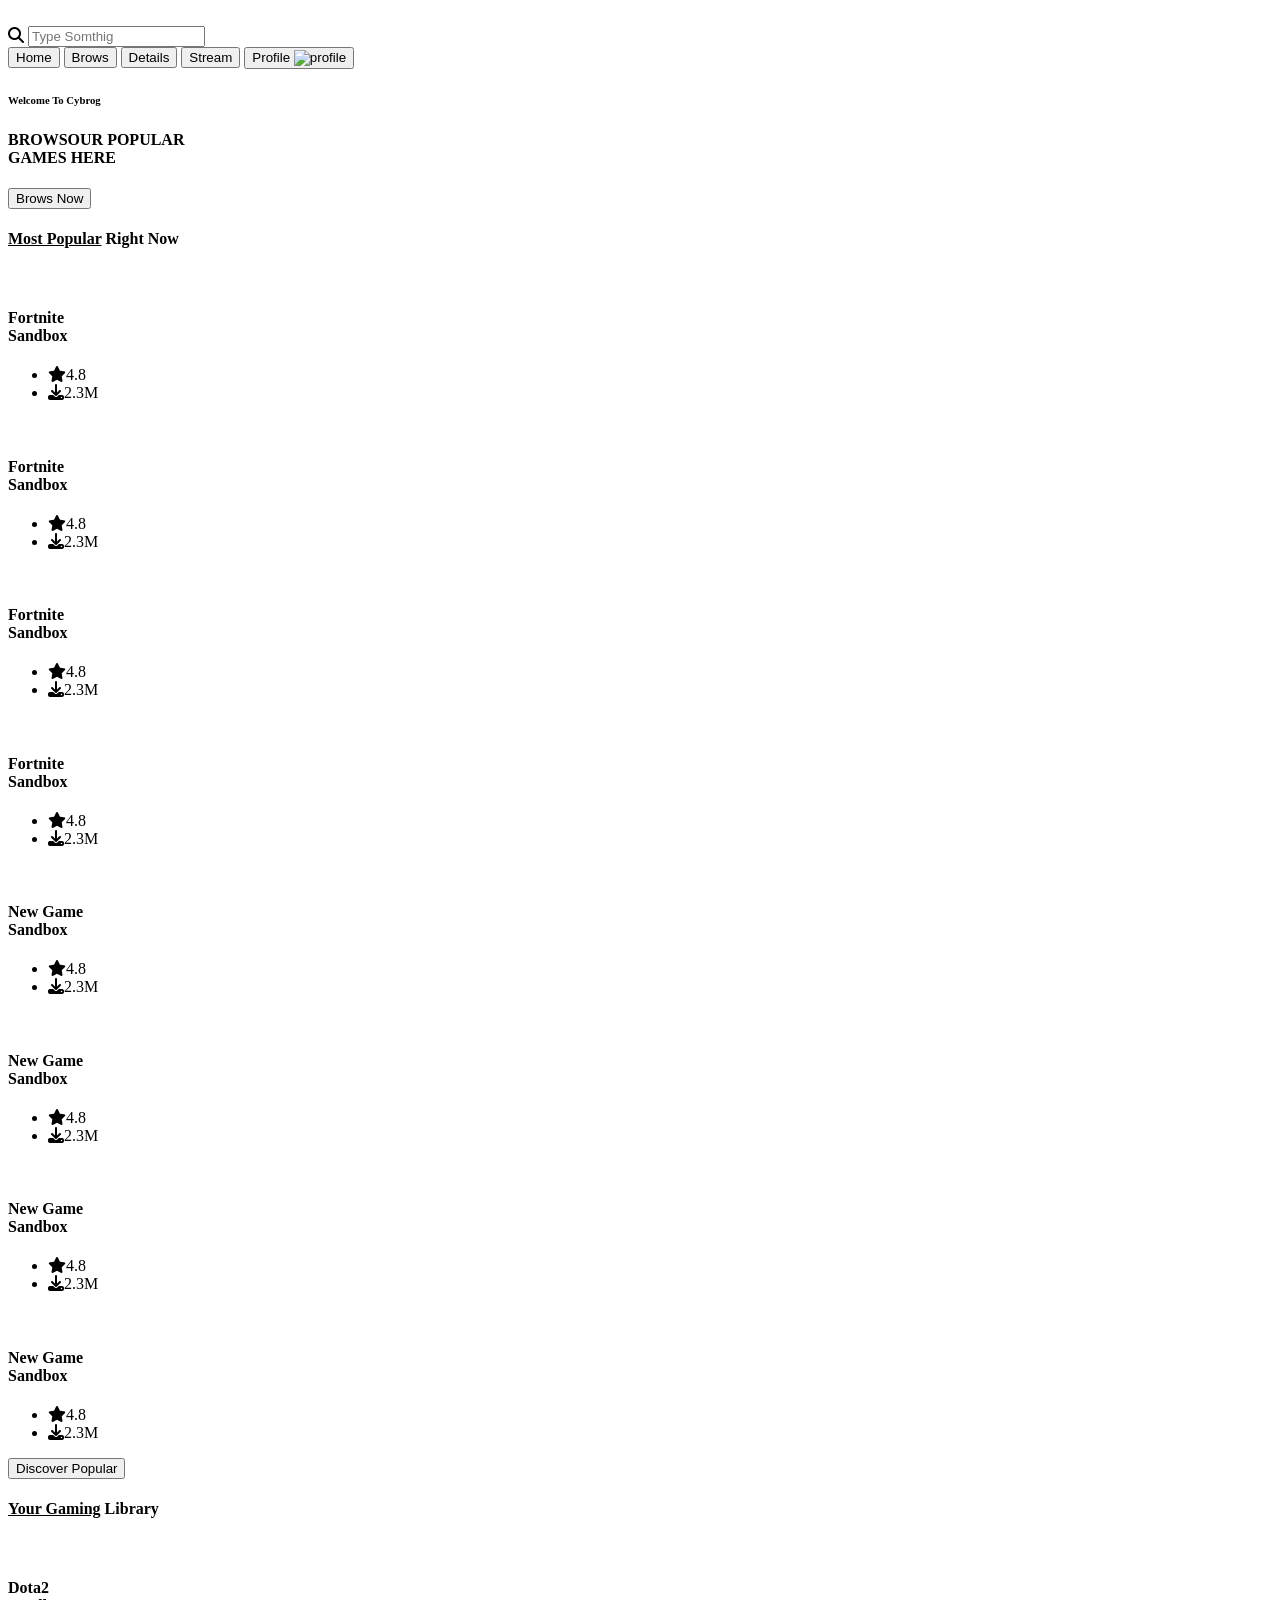
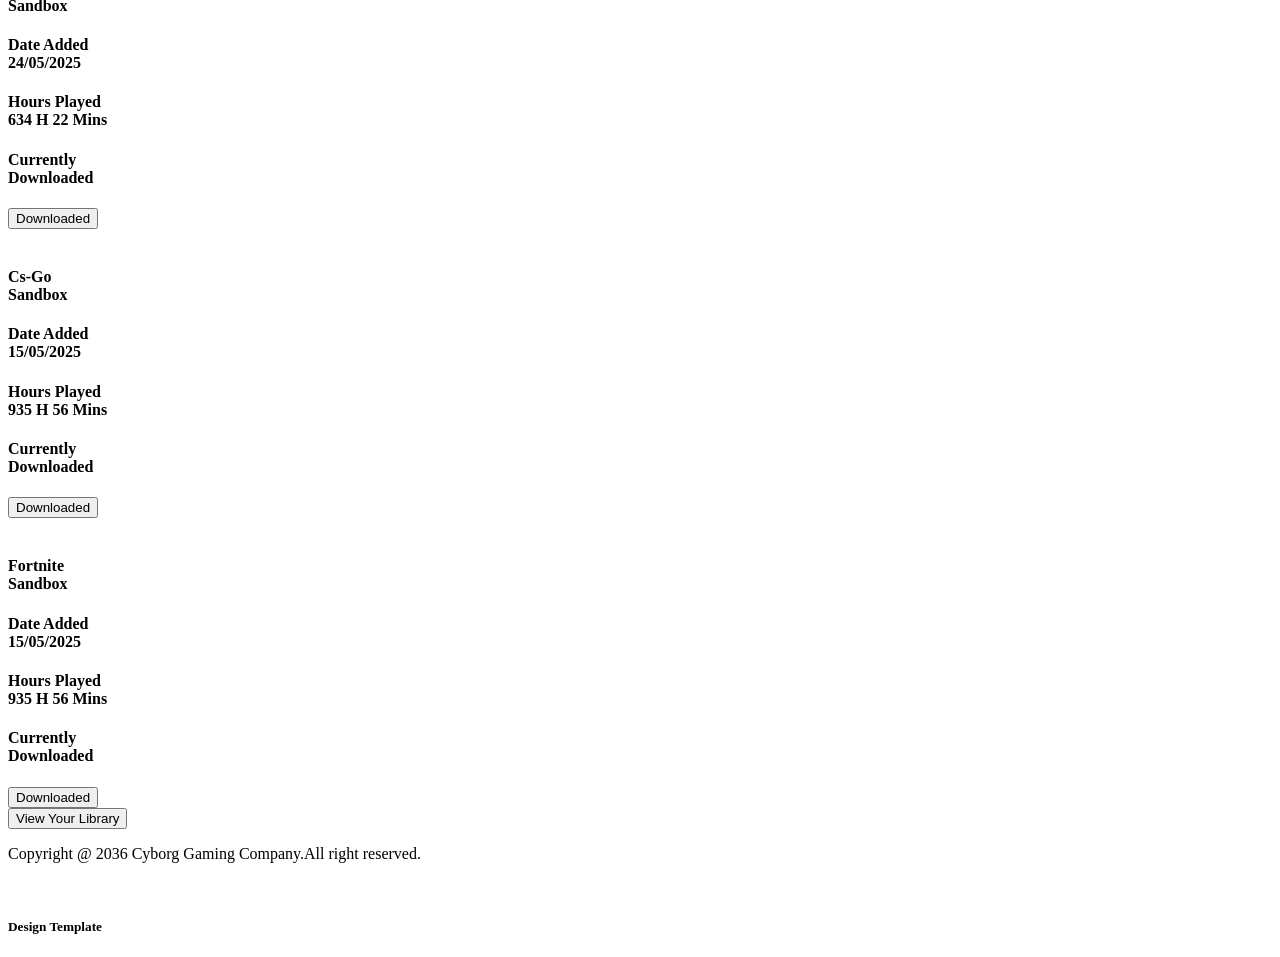
==== index.html @ a7e5d974 "second commit" ====
<!DOCTYPE html>
<html lang="en">
<head>
    <meta charset="UTF-8">
    <meta name="viewport" content="width=device-width, initial-scale=1.0">
    <title>Document</title>
      <link rel="stylesheet" href="flex4.css">
      <link rel="stylesheet" href="https://cdnjs.cloudflare.com/ajax/libs/font-awesome/6.5.0/css/all.min.css">
    <link rel="stylesheet" href="https://cdnjs.cloudflare.com/ajax/libs/font-awesome/6.5.0/css/all.min.css" />


</head>

</head>
<body>
    <div class="main class">
        <div class="mainclass2">
            <img src="images/logo.png" alt="" id="logo">
            <div class="inputcontainer">
                <i class="fa-solid fa-magnifying-glass" id="glass"></i>
                <input type="text" placeholder="Type Somthig">
            </div>
            <div class="navbar">
                <button>Home</button>
                 <button>Brows</button>
                 <button>Details</button>
                 <button>Stream</button>
                <button id="profile">Profile
                    <img src="images/popular-01.jpg" alt="profile" id="profile-img">
                </button>
            </div>
        </div>
        <div class="maindiv">
            <div class="banner">
                <div class="headding">
                    <h6 id="head1">Welcome To Cybrog<br></h6>
                    <h4 id="head2"><span id="sp1">BROWS</span><span id="sp2">OUR POPULAR<br>GAMES HERE</span></h4>
                </div>
                <div class="button">
                    <button id="button">Brows Now</button>
                </div>
            </div>
            <div class="most">
                <div class="heading3">
                    <h4><u>Most Popular</u><span id="sp3"> Right Now</span></h4>
                </div>
                <div class="images">
                    <div class="img1">
                        <div class="imgone">
                            <div class="info">
                                <img src="images/popular-01.jpg" alt="" id="i1">
                                <h4>Fortnite <br> <span id="sp4"> Sandbox</span></h4>
                            </div>  
                            <div class="ab"> 
                                <ul><li><i class="fa-solid fa-star"></i>4.8</li>
                                <li><i class="fa-solid fa-download"></i>2.3M</li></ul>
                            </div>    
                        </div>     
                    </div>
                    <div class="img1">
                        <div class="imgone">
                            <div class="info">
                                <img src="images/popular-02.jpg" alt="" id="i1">
                                <h4>Fortnite <br> <span id="sp4"> Sandbox</span></h4>
                            </div>  
                            <div class="ab"> 
                                <ul><li><i class="fa-solid fa-star"></i>4.8</li>
                                <li><i class="fa-solid fa-download"></i>2.3M</li></ul>
                            </div>    
                        </div>     
                    </div>
                    <div class="img1">
                        <div class="imgone">
                            <div class="info">
                                <img src="images/popular-03.jpg" alt="" id="i1">
                                <h4>Fortnite <br> <span id="sp4"> Sandbox</span></h4>
                            </div>  
                            <div class="ab"> 
                                <ul><li><i class="fa-solid fa-star"></i>4.8</li>
                                <li><i class="fa-solid fa-download"></i>2.3M</li></ul>
                            </div>    
                        </div>     
                    </div>
                    <div class="img1">
                        <div class="imgone">
                            <div class="info">
                                <img src="images/popular-04.jpg" alt="" id="i1">
                                <h4>Fortnite <br> <span id="sp4"> Sandbox</span></h4>
                            </div>  
                            <div class="ab"> 
                                <ul><li><i class="fa-solid fa-star"></i>4.8</li>
                                <li><i class="fa-solid fa-download"></i>2.3M</li></ul>
                            </div>    
                        </div>     
                    </div>
                
               
                    <div class="images">
                        <div class="img1">
                            <div class="imgone">
                                <div class="info">
                                    <img src="images/popular-05.jpg" alt="" id="i1">
                                        <h4>New Game <br> <span id="sp4"> Sandbox</span></h4>
                                </div>
                                <div class="ab">
                                    <ul>
                                        <li><i class="fa-solid fa-star"></i>4.8</li>
                                        <li><i class="fa-solid fa-download"></i>2.3M</li>
                                    </ul>
                                </div>
                            </div>
                        </div> 
                        <div class="img1">
                            <div class="imgone">
                                <div class="info">
                                    <img src="images/popular-06.jpg" alt="" id="i1">
                                        <h4>New Game <br> <span id="sp4"> Sandbox</span></h4>
                                    </div>
                                    <div class="ab">
                                    <ul>
                                        <li><i class="fa-solid fa-star"></i>4.8</li>
                                        <li><i class="fa-solid fa-download"></i>2.3M</li>
                                    </ul>
                                </div>
                            </div>
                        </div>
                         <div class="img1">
                            <div class="imgone">
                                <div class="info">
                                    <img src="images/popular-06.jpg" alt="" id="i1">
                                        <h4>New Game <br> <span id="sp4"> Sandbox</span></h4>
                                    </div>
                                    <div class="ab">
                                    <ul>
                                        <li><i class="fa-solid fa-star"></i>4.8</li>
                                        <li><i class="fa-solid fa-download"></i>2.3M</li>
                                    </ul>
                                </div>
                            </div>
                        </div> 
                        <div class="img1">
                            <div class="imgone">
                                <div class="info">
                                    <img src="images/popular-08.jpg" alt="" id="i1">
                                        <h4>New Game <br> <span id="sp4"> Sandbox</span></h4>
                                    </div>
                                    <div class="ab">
                                    <ul>
                                        <li><i class="fa-solid fa-star"></i>4.8</li>
                                        <li><i class="fa-solid fa-download"></i>2.3M</li>
                                    </ul>
                                </div>
                            </div>
                        </div> 
                    </div>    
                </div>
                <button id="fb">Discover Popular</button>
            </div>
            <div class="most2">
                 <div class="heading4">
                    <h4><u>Your Gaming</u><span id="sp3"> Library</span></h4>
                </div>
                <div class="games">
                    <div class="gameone">
                        <img src="images/popular-05.jpg" alt="" id="gameimg">
                         <div class="divdata">
                            <h4 id="gamehead">Dota2 <br> <span id="sp5">Sandbox</span></h4>
                        </div>
                        <div class="divdata1">
                            <h4 id="gamehead">Date Added <br> <span id="sp5">24/05/2025</span></h4>
                        </div>
                        <div class="divdata1">
                            <h4 id="gamehead">Hours Played <br> <span id="sp5">634 H 22 Mins</span></h4>
                        </div>
                        <div class="divdata1">
                            <h4 id="gamehead">Currently <br> <span id="sp5">Downloaded</span></h4>
                        </div>
                        <div class="divdata1">
                            <button>Downloaded</button>
                        </div>
                    </div>
                </div>
                
                <div class="games">
                    <div class="gameone">
                        <img src="images/popular-01.jpg" alt="" id="gameimg">
                         <div class="divdata">
                            <h4 id="gamehead">Cs-Go <br> <span id="sp5">Sandbox</span></h4>
                        </div>
                        <div class="divdata1">
                            <h4 id="gamehead">Date Added <br> <span id="sp5">15/05/2025</span></h4>
                        </div>
                        <div class="divdata1">
                            <h4 id="gamehead">Hours Played <br> <span id="sp5">935 H 56 Mins</span></h4>
                        </div>
                        <div class="divdata1">
                            <h4 id="gamehead">Currently <br> <span id="sp5">Downloaded</span></h4>
                        </div>
                        <div class="divdata1">
                            <button>Downloaded</button>
                        </div>
                    </div>
                </div>
                
                <div class="games">
                    <div class="gameone">
                        <img src="images/popular-02.jpg" alt="" id="gameimg">
                         <div class="divdata">
                            <h4 id="gamehead">Fortnite<br> <span id="sp5">Sandbox</span></h4>
                        </div>
                        <div class="divdata1">
                            <h4 id="gamehead">Date Added <br> <span id="sp5">15/05/2025</span></h4>
                        </div>
                        <div class="divdata1">
                            <h4 id="gamehead">Hours Played <br> <span id="sp5">935 H 56 Mins</span></h4>
                        </div>
                        <div class="divdata1">
                            <h4 id="gamehead">Currently <br> <span id="sp5">Downloaded</span></h4>
                        </div>
                        <div class="divdata1">
                            <button>Downloaded</button>
                        </div>
                    </div>
                    
                </div>
                  <button id="fb">View Your Library</button>
            </div>
                    <p>Copyright @ 2036 Cyborg Gaming Company.All right reserved.</p><br>
                    <h5>Design Template</h5>

        </div>
    </div>
</body>
</html>
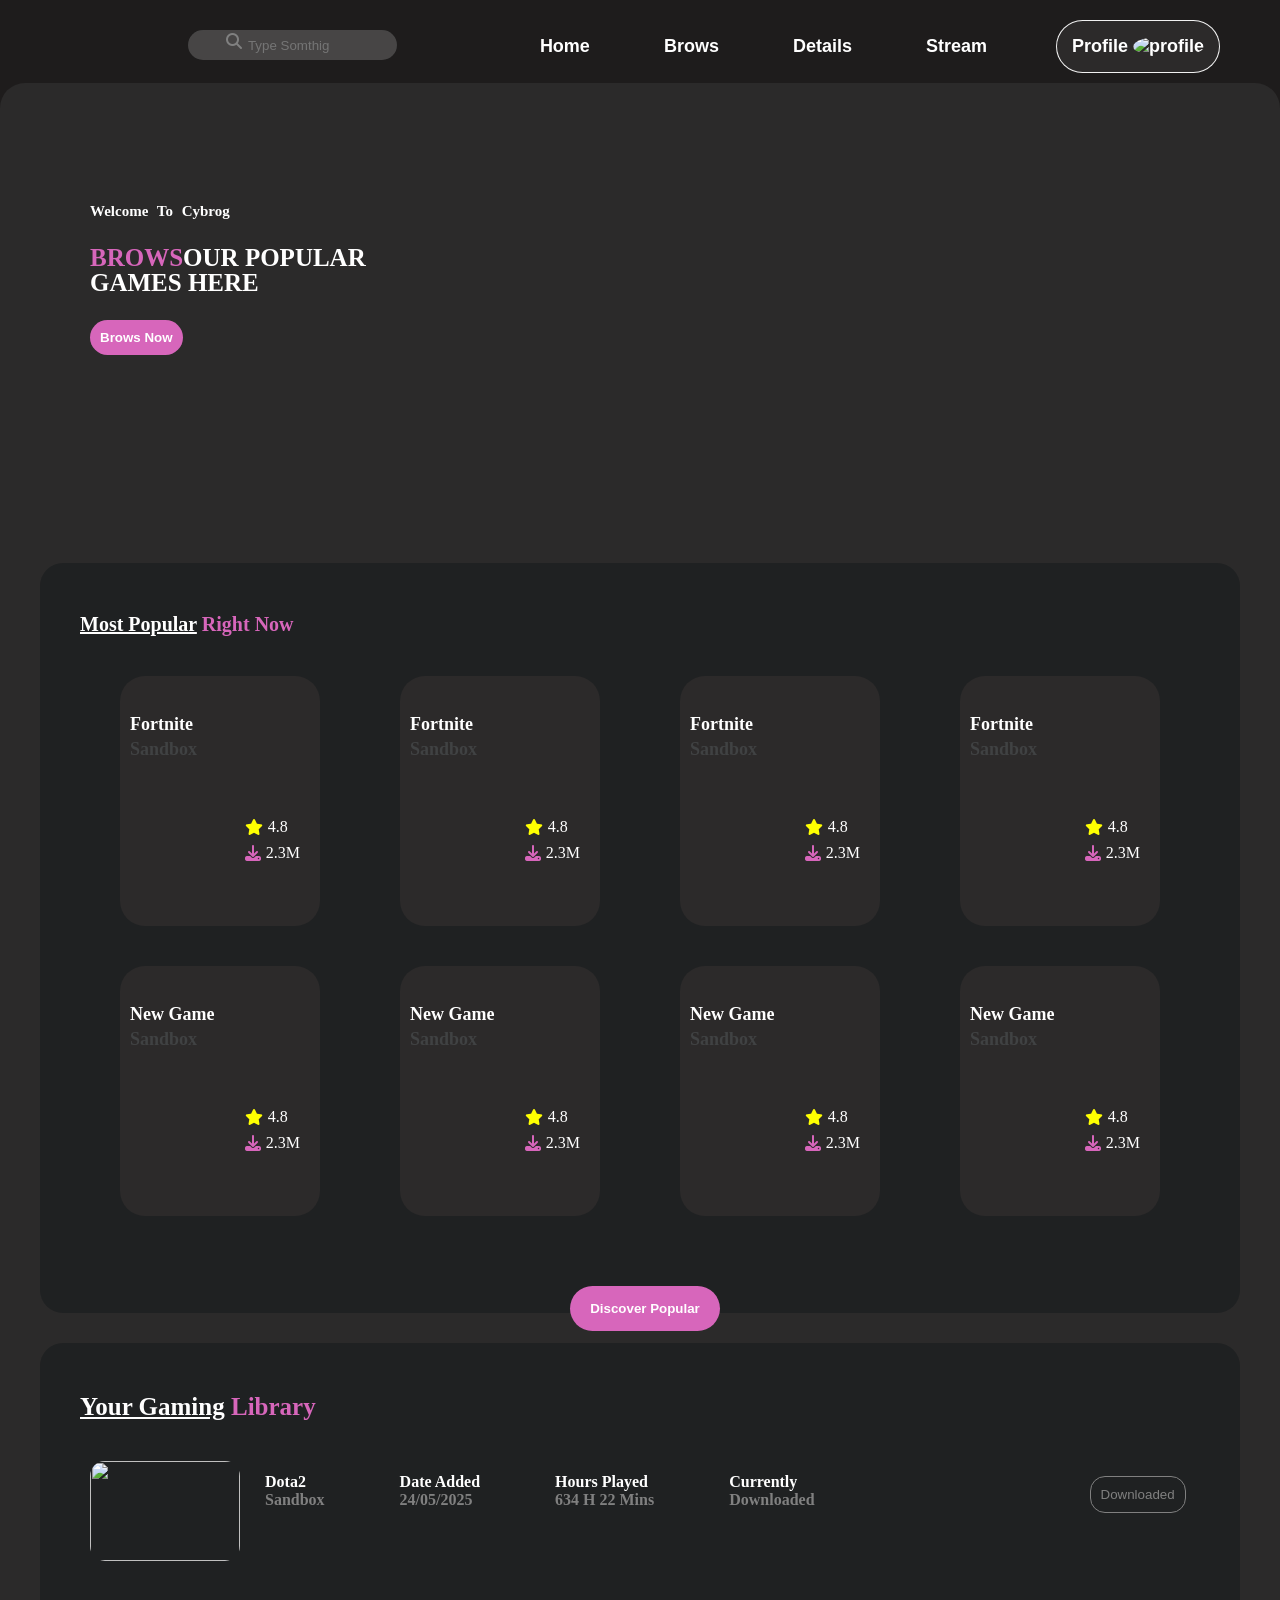
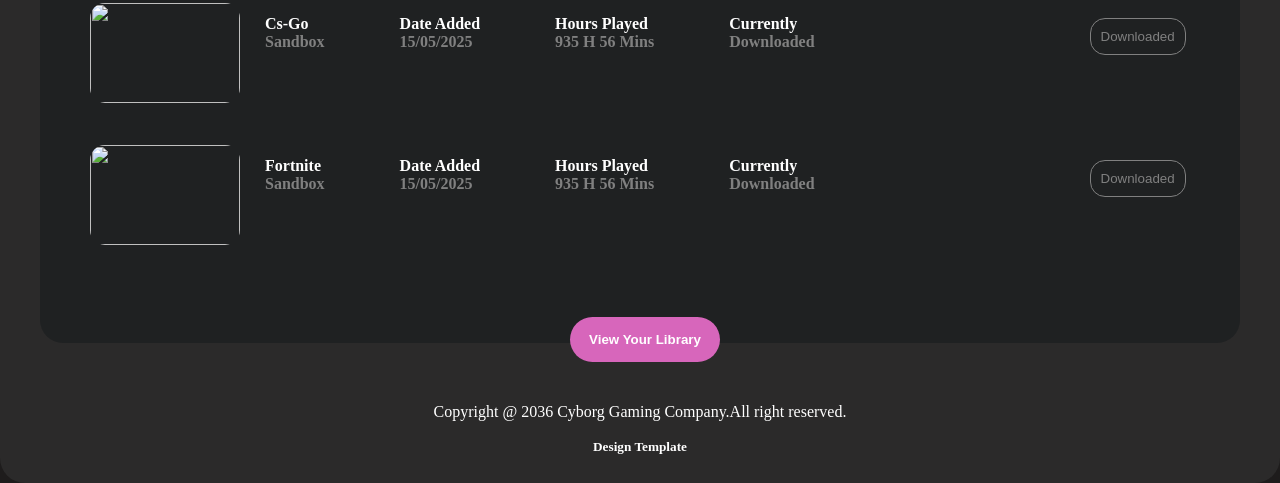
==== commit 79102120: "forth commit" ====
--- a/index.html
+++ b/index.html
@@ -4,7 +4,7 @@
     <meta charset="UTF-8">
     <meta name="viewport" content="width=device-width, initial-scale=1.0">
     <title>Document</title>
-      <link rel="stylesheet" href="flex4.css">
+      <link rel="stylesheet" href="index.css">
       <link rel="stylesheet" href="https://cdnjs.cloudflare.com/ajax/libs/font-awesome/6.5.0/css/all.min.css">
     <link rel="stylesheet" href="https://cdnjs.cloudflare.com/ajax/libs/font-awesome/6.5.0/css/all.min.css" />
 
--- a/index.css
+++ b/index.css
@@ -0,0 +1,350 @@
+body{
+    background-color: rgb(30, 28, 28);
+    
+}
+*{
+    box-sizing: border-box;
+    margin: 0;
+    padding: 0;
+}
+#logo{
+    position: sticky;
+    height: 50px;
+}
+.mainclass2 input{
+    margin-left: 50px;
+    padding-top: 10px;
+    padding-left: 30px;
+    margin-top: 5px;
+    /* width: 180px; */
+    height: 30px;    
+}
+.mainclass2{
+    display: flex;
+    justify-content: space-between;
+   
+}
+.navbar button{
+    padding: 5px;
+    margin-right: 60px;
+    border: none;
+    background-color: transparent;
+    color: white;
+    font-size: 18px;
+    font-weight: bold;
+    
+}
+.navbar #Profile:hover{
+    background-color: rgb(215, 102, 187);
+    color: white;
+}
+.navbar button:hover{
+    color: rgb(215, 102, 187);
+}
+input[type="text"]{
+    background-color:rgba(128, 128, 128, 0.416);
+    border-radius: 20px;
+    border: none;
+    margin-top: 10px;
+     outline: none;
+}
+.inputcontainer {
+    position: relative;
+    margin-top: 20px;
+}
+.inputcontainer i{
+    position: absolute;
+    top: 25%;
+    left: 34%;
+    color: gray;
+   
+}
+input{
+    padding:10px;
+}
+input::placeholder{
+    padding-left: 30px;
+}
+#profile-img {
+  width: 25px;
+  /* height: 30px; */
+  border-radius: 50%;
+  /* margin-left: 8px; */
+  /* margin-top: 10px; */
+  /* position: absolute; */
+}
+#profile{
+  margin-top: 20px;                   
+  /* padding-top: 10px; */
+  border: 1px solid rgba(255, 255, 255, 0.932);
+  padding: 15px;
+  border-radius: 50px;
+  background-color: rgb(44, 42, 42);
+  /* width: 150px; */
+  /* height: 50px; */
+  /* font-size: 10px; */
+
+}
+.maindiv{
+    border: 2px solid white;
+    /* width: 1200px; */
+    height: 2000px;
+    /* margin-left: 350px; */
+    margin-top: 10px;
+    border-radius: 25px;
+    display: flex;
+    flex-direction: column;
+    /* gap: 60px; */
+    background-color: rgb(43, 42, 42);
+    border: none;
+    
+}
+.banner{
+    border: 2px solid white;
+    height: 400px;
+    /* width: 1000px; */
+    border-radius: 25px;
+    margin: 40px;
+    background-image: url(images/banner-bg.jpg);
+    background-repeat: no-repeat;
+    background-size: cover;
+    background-position: center;
+    display: flex;
+    flex-direction: column;
+    border: none;
+}
+#head1{
+    margin-top: 80px;
+    margin-left: 50px;
+    color: white;
+    font-size: 15px;
+    word-spacing: 5px;
+}
+#sp1{
+    
+    color: rgb(215, 102, 187);
+    font-size: 25px;
+}
+.headings{
+    margin-top: 35px;
+}
+
+#head2 {
+  margin-left: 50px;   /* align with head1 */
+  color: white;
+  margin-top: 25px;
+  line-height: 25px;
+  font-size: 25px;
+}
+.button{
+    margin-top: 25px;
+    margin-left: 50px;
+    
+}
+#button{
+    padding: 10px;
+    border-radius: 25px;
+    background-color: rgb(215, 102, 187);
+    border: none;
+    color: white;
+    font-weight: bold;
+}
+#button:hover{
+    background-color: white;
+    color: palevioletred;
+}
+.most{
+    /* margin-top: 60px; */
+    /* padding: 30px; */
+    background-color: #1f2122;
+    border-radius: 23px;
+    border: 2px solid white;
+    /* margin: 60px; */
+    height: 750px;
+    width: 1200px;
+    margin-left: 40px;
+    display: flex;
+    flex-direction: column;
+    border: none;
+    
+}
+.heading3{
+    margin-top: 50px;  
+    margin-left: 40px;
+    color: white;
+    font-size: 20px;
+}
+#sp3{
+    color: rgb(215, 102, 187);
+}
+.images{
+    display: flex;
+    flex-wrap: wrap;
+}
+.img1{
+    border: 1px solid white;
+    height: 250px;
+    width: 200px;
+    margin-top: 40px;
+    margin-left: 38px;
+    border-radius: 25px;
+    border: none;
+    background-color: rgb(44, 42, 42);
+    justify-content: space-between;
+    margin-left: 80px;
+}
+
+ .img1 img{
+    width: 110%;
+    margin: 10px;
+    margin-left: 32px;
+    border-radius: 15px;
+ }
+.info h4 {
+    margin: 0;
+    font-size: 18px;
+    font-weight: bold;
+    margin-top: 12px;
+    line-height: 25px;
+    color: white;
+    margin-left: 10px;
+}
+.imgone ul {
+    color: white;
+    display: flex;
+    gap: 8px;
+    margin: 0;
+    padding: 0;
+}
+
+.imgone {
+   
+    /* position: relative; */
+    display: flex;
+    flex-direction: row;
+   justify-content: space-between;
+    
+}
+#sp4{
+    color: #404243;
+}
+.ab ul{
+    margin-top: 142px;
+    display: flex;
+    flex-direction: column;
+    /* margin-right: 10px; */
+    /* padding-left: 20px; */
+    
+}
+.ab ul li{
+list-style-type: none;
+display: flex;
+align-items: center;
+gap: 5px;
+padding-right: 20px;
+}
+.fa-star{
+    color: yellow;
+}
+.fa-download{
+    color: rgb(215, 102, 187);
+}
+.images{
+    display: flex;
+    flex-direction: row;
+}
+
+
+ #fb{
+    width: 150px;
+    height: 50px;
+    margin-top: 70px;
+    margin-left: 530px;
+    padding: 15px;
+    background-color: rgb(215, 102, 187);
+    color: white;
+    border-radius: 25px;
+    border: none;
+    font-weight: bold;
+ }
+ #fb:hover{
+    background-color: white;
+    color: pink;
+ }
+ .most2{
+    
+    background-color: #1f2122;
+    border-radius: 23px;
+    border: 2px solid white;
+   margin-top: 30px;
+    width: 1200px;
+    height: 600px;
+    margin-left: 40px;
+    display: flex;
+    flex-direction: column;
+    border: none;
+}
+.heading4{
+     margin-top: 50px;
+    margin-left: 40px;
+    color: white;
+    font-size: 25px;
+}
+.games{
+    display: flex;
+    flex-direction: row;
+}
+.gameone{
+    border: 2px solid white;
+    margin-top: 30px;
+    margin-left: 40px;
+    display: flex;
+    flex-direction: row;
+    border: none;
+
+}
+#gameimg{
+    margin: 10px;
+    margin-bottom: 2px;
+    border-radius: 15px;
+    width:150px;
+    height: 100px;
+}
+.divdata{
+    margin-top: 22px;
+    margin-left: 15px;
+    border: none;
+}
+.divdata1{
+    margin-top: 22px;
+    margin-left: 75px;
+}
+#gamehead{
+    color: white;
+}
+#sp5{
+    color: gray;
+}
+.divdata1 button{
+    margin-top: 3px;
+    padding: 10px;
+    background-color:transparent;
+    border: 1px solid gray;
+    color:gray;
+    border-radius: 15px;
+    margin-left: 200px;
+}
+.divdata1 button:hover{
+border: 1px solid rgba(228, 84, 108, 0.918);
+color: rgba(228, 84, 108, 0.918);
+
+}
+p{
+    color: white;
+    text-align: center;
+    margin-top: 60px;
+}
+h5{
+    color: white;
+    text-align: center;
+}
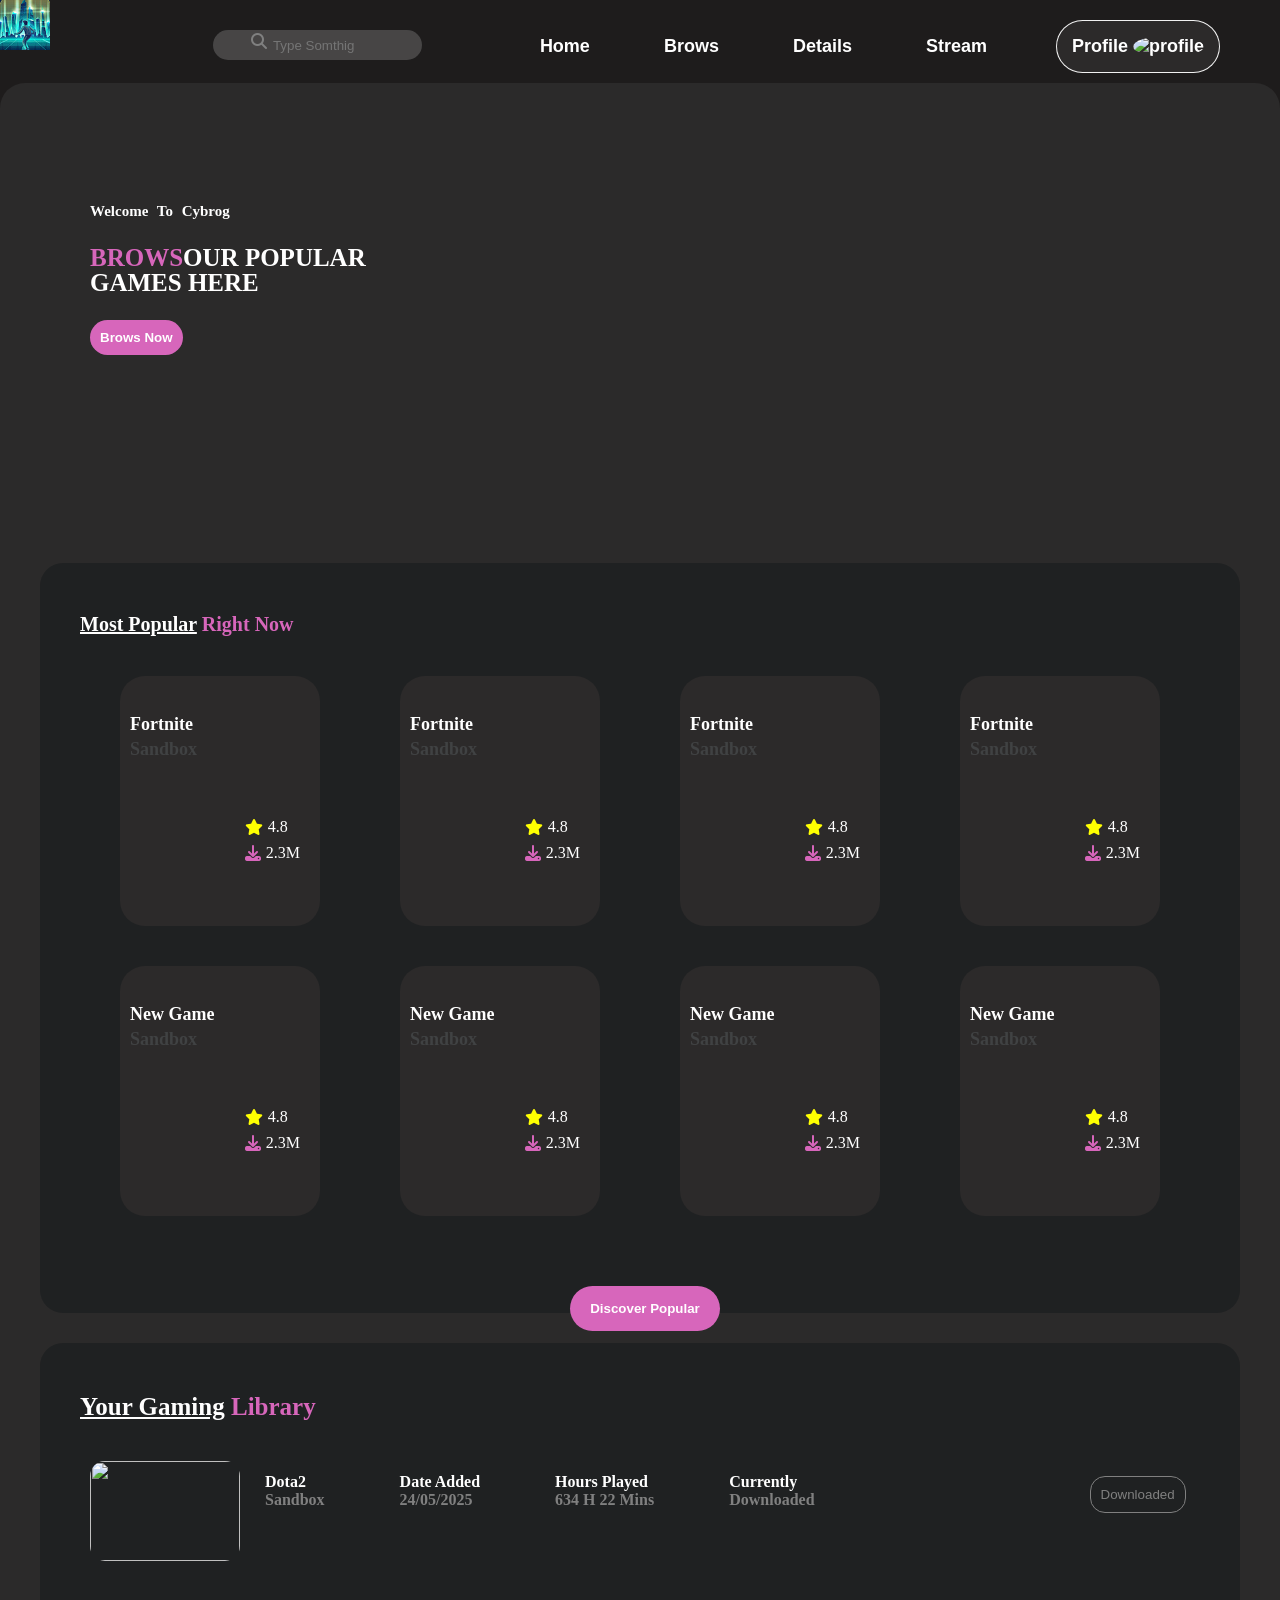
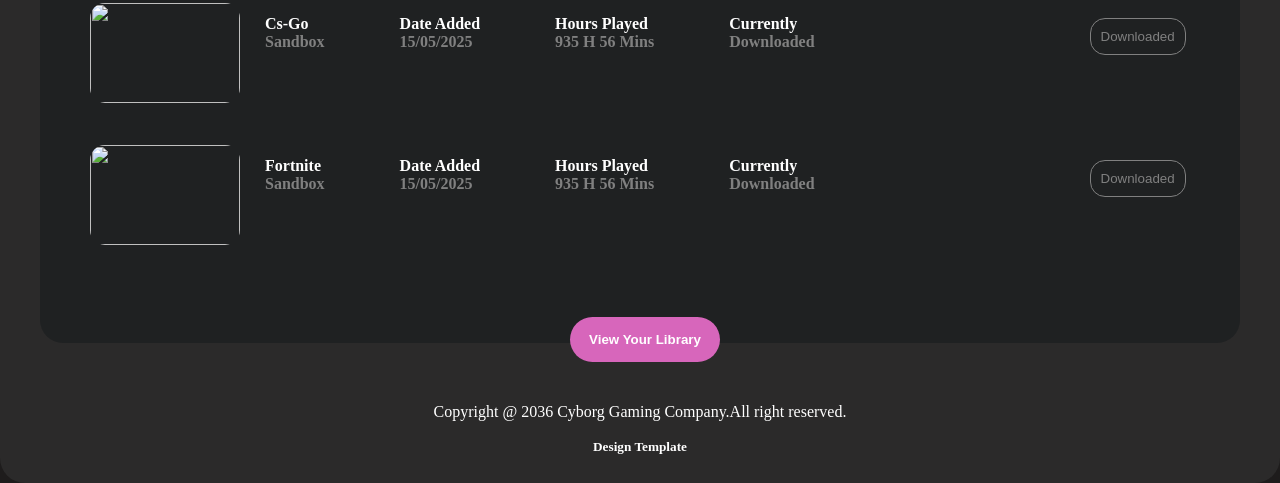
==== commit eb13b487: "fifth commit" ====
--- a/index.html
+++ b/index.html
@@ -15,7 +15,7 @@
 <body>
     <div class="main class">
         <div class="mainclass2">
-            <img src="images/logo.png" alt="" id="logo">
+            <img src="game-01.jpg" alt="" id="logo">
             <div class="inputcontainer">
                 <i class="fa-solid fa-magnifying-glass" id="glass"></i>
                 <input type="text" placeholder="Type Somthig">
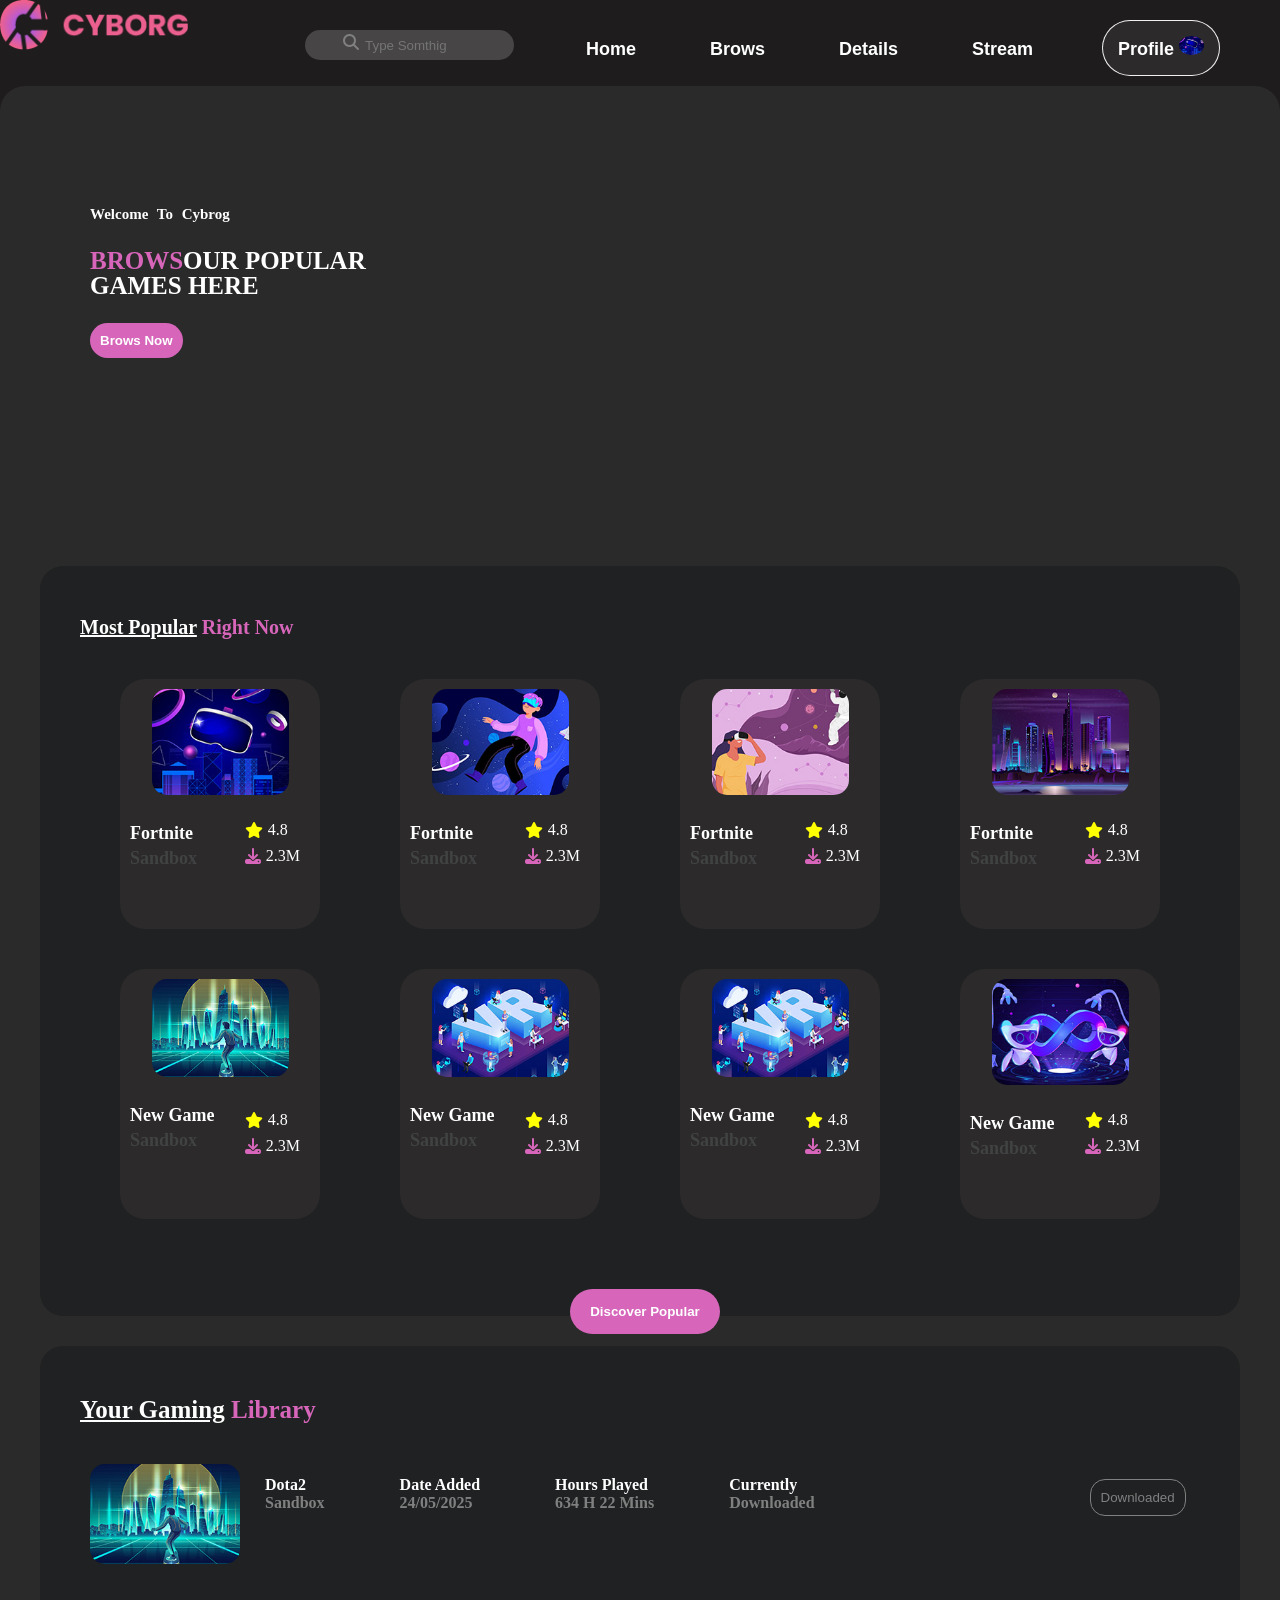
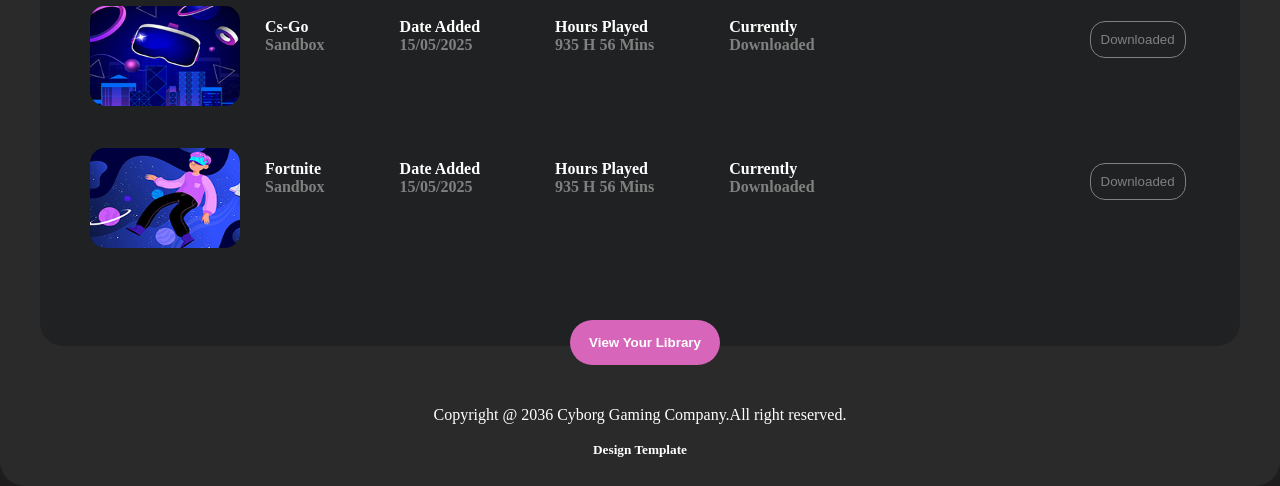
==== commit 6bb7e983: "sixth commit" ====
--- a/index.html
+++ b/index.html
@@ -15,7 +15,7 @@
 <body>
     <div class="main class">
         <div class="mainclass2">
-            <img src="game-01.jpg" alt="" id="logo">
+            <img src="logo.png" alt="" id="logo">
             <div class="inputcontainer">
                 <i class="fa-solid fa-magnifying-glass" id="glass"></i>
                 <input type="text" placeholder="Type Somthig">
@@ -26,7 +26,7 @@
                  <button>Details</button>
                  <button>Stream</button>
                 <button id="profile">Profile
-                    <img src="images/popular-01.jpg" alt="profile" id="profile-img">
+                    <img src="popular-01.jpg" alt="profile" id="profile-img">
                 </button>
             </div>
         </div>
@@ -48,43 +48,43 @@
                     <div class="img1">
                         <div class="imgone">
                             <div class="info">
-                                <img src="images/popular-01.jpg" alt="" id="i1">
-                                <h4>Fortnite <br> <span id="sp4"> Sandbox</span></h4>
-                            </div>  
-                            <div class="ab"> 
-                                <ul><li><i class="fa-solid fa-star"></i>4.8</li>
-                                <li><i class="fa-solid fa-download"></i>2.3M</li></ul>
-                            </div>    
-                        </div>     
-                    </div>
-                    <div class="img1">
-                        <div class="imgone">
-                            <div class="info">
-                                <img src="images/popular-02.jpg" alt="" id="i1">
-                                <h4>Fortnite <br> <span id="sp4"> Sandbox</span></h4>
-                            </div>  
-                            <div class="ab"> 
-                                <ul><li><i class="fa-solid fa-star"></i>4.8</li>
-                                <li><i class="fa-solid fa-download"></i>2.3M</li></ul>
-                            </div>    
-                        </div>     
-                    </div>
-                    <div class="img1">
-                        <div class="imgone">
-                            <div class="info">
-                                <img src="images/popular-03.jpg" alt="" id="i1">
-                                <h4>Fortnite <br> <span id="sp4"> Sandbox</span></h4>
-                            </div>  
-                            <div class="ab"> 
-                                <ul><li><i class="fa-solid fa-star"></i>4.8</li>
-                                <li><i class="fa-solid fa-download"></i>2.3M</li></ul>
-                            </div>    
-                        </div>     
-                    </div>
-                    <div class="img1">
-                        <div class="imgone">
-                            <div class="info">
-                                <img src="images/popular-04.jpg" alt="" id="i1">
+                                <img src="popular-01.jpg" alt="" id="i1">
+                                <h4>Fortnite <br> <span id="sp4"> Sandbox</span></h4>
+                            </div>  
+                            <div class="ab"> 
+                                <ul><li><i class="fa-solid fa-star"></i>4.8</li>
+                                <li><i class="fa-solid fa-download"></i>2.3M</li></ul>
+                            </div>    
+                        </div>     
+                    </div>
+                    <div class="img1">
+                        <div class="imgone">
+                            <div class="info">
+                                <img src="popular-02.jpg" alt="" id="i1">
+                                <h4>Fortnite <br> <span id="sp4"> Sandbox</span></h4>
+                            </div>  
+                            <div class="ab"> 
+                                <ul><li><i class="fa-solid fa-star"></i>4.8</li>
+                                <li><i class="fa-solid fa-download"></i>2.3M</li></ul>
+                            </div>    
+                        </div>     
+                    </div>
+                    <div class="img1">
+                        <div class="imgone">
+                            <div class="info">
+                                <img src="popular-03.jpg" alt="" id="i1">
+                                <h4>Fortnite <br> <span id="sp4"> Sandbox</span></h4>
+                            </div>  
+                            <div class="ab"> 
+                                <ul><li><i class="fa-solid fa-star"></i>4.8</li>
+                                <li><i class="fa-solid fa-download"></i>2.3M</li></ul>
+                            </div>    
+                        </div>     
+                    </div>
+                    <div class="img1">
+                        <div class="imgone">
+                            <div class="info">
+                                <img src="popular-04.jpg" alt="" id="i1">
                                 <h4>Fortnite <br> <span id="sp4"> Sandbox</span></h4>
                             </div>  
                             <div class="ab"> 
@@ -99,7 +99,7 @@
                         <div class="img1">
                             <div class="imgone">
                                 <div class="info">
-                                    <img src="images/popular-05.jpg" alt="" id="i1">
+                                    <img src="popular-05.jpg" alt="" id="i1">
                                         <h4>New Game <br> <span id="sp4"> Sandbox</span></h4>
                                 </div>
                                 <div class="ab">
@@ -113,7 +113,7 @@
                         <div class="img1">
                             <div class="imgone">
                                 <div class="info">
-                                    <img src="images/popular-06.jpg" alt="" id="i1">
+                                    <img src="popular-06.jpg" alt="" id="i1">
                                         <h4>New Game <br> <span id="sp4"> Sandbox</span></h4>
                                     </div>
                                     <div class="ab">
@@ -127,7 +127,7 @@
                          <div class="img1">
                             <div class="imgone">
                                 <div class="info">
-                                    <img src="images/popular-06.jpg" alt="" id="i1">
+                                    <img src="popular-06.jpg" alt="" id="i1">
                                         <h4>New Game <br> <span id="sp4"> Sandbox</span></h4>
                                     </div>
                                     <div class="ab">
@@ -141,7 +141,7 @@
                         <div class="img1">
                             <div class="imgone">
                                 <div class="info">
-                                    <img src="images/popular-08.jpg" alt="" id="i1">
+                                    <img src="popular-08.jpg" alt="" id="i1">
                                         <h4>New Game <br> <span id="sp4"> Sandbox</span></h4>
                                     </div>
                                     <div class="ab">
@@ -162,7 +162,7 @@
                 </div>
                 <div class="games">
                     <div class="gameone">
-                        <img src="images/popular-05.jpg" alt="" id="gameimg">
+                        <img src="popular-05.jpg" alt="" id="gameimg">
                          <div class="divdata">
                             <h4 id="gamehead">Dota2 <br> <span id="sp5">Sandbox</span></h4>
                         </div>
@@ -183,7 +183,7 @@
                 
                 <div class="games">
                     <div class="gameone">
-                        <img src="images/popular-01.jpg" alt="" id="gameimg">
+                        <img src="popular-01.jpg" alt="" id="gameimg">
                          <div class="divdata">
                             <h4 id="gamehead">Cs-Go <br> <span id="sp5">Sandbox</span></h4>
                         </div>
@@ -204,7 +204,7 @@
                 
                 <div class="games">
                     <div class="gameone">
-                        <img src="images/popular-02.jpg" alt="" id="gameimg">
+                        <img src="popular-02.jpg" alt="" id="gameimg">
                          <div class="divdata">
                             <h4 id="gamehead">Fortnite<br> <span id="sp5">Sandbox</span></h4>
                         </div>
